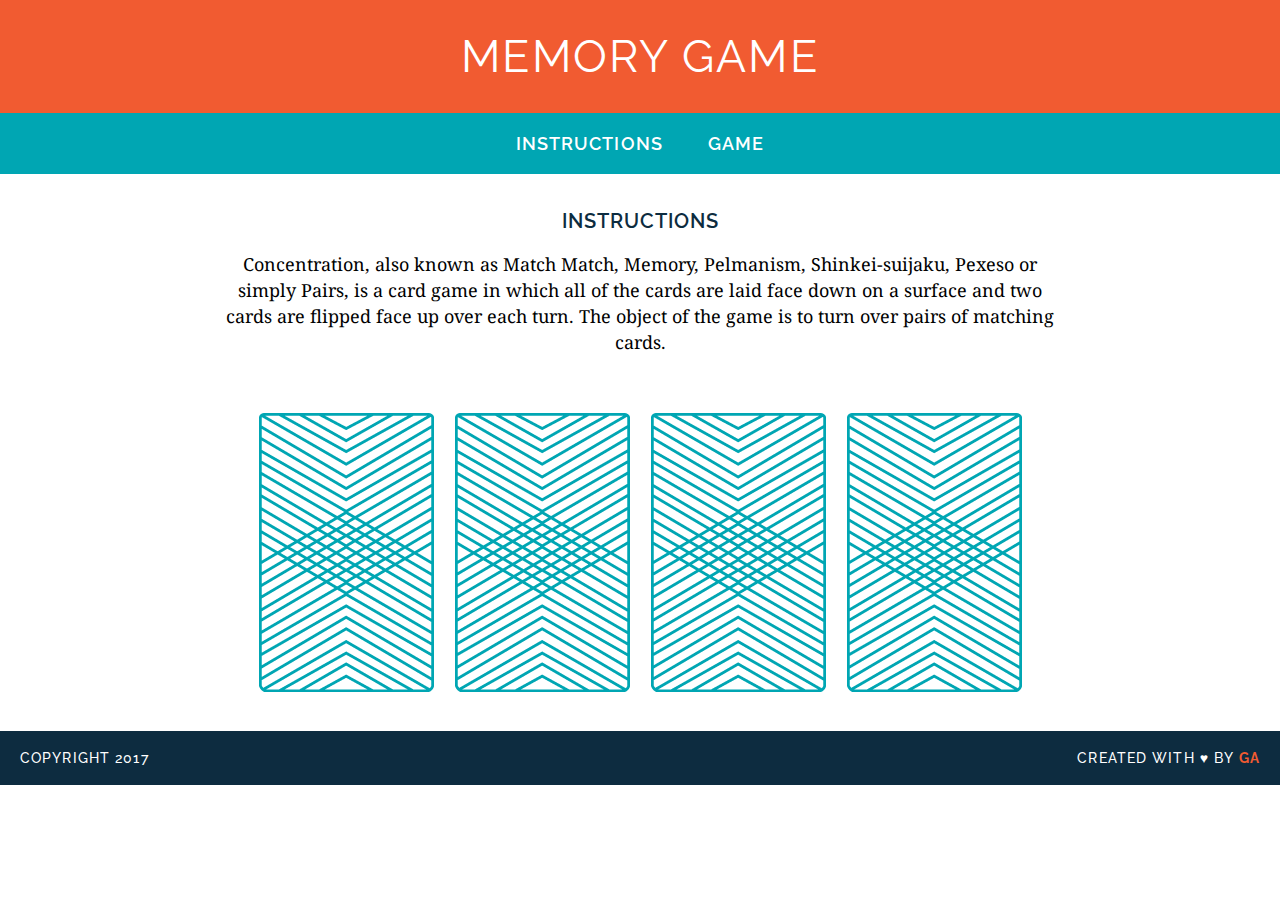
==== memory-game/index.html @ c2240c57 "created game logic" ====
<!DOCTYPE html>
<html lang="en">
<head>
	<meta charset="UTF-8">
	<title>Memory Card Game</title>
	<link href="https://fonts.googleapis.com/css?family=Droid+Serif|Raleway:400,500,600,700" rel="stylesheet">
	<link rel="stylesheet" href="css/style.css">
</head>
<body>

	<header>
		<h1>Memory Game</h1>
	</header>

	<nav>
		<a href="#">Instructions</a>
		<a href="#">Game</a>
	</nav>


	<main>
		<h2>Instructions</h2>

		<p>
			Concentration, also known as Match Match, Memory, Pelmanism, Shinkei-suijaku, Pexeso or simply Pairs, is a card game in which all of the cards are laid face down on a surface and two cards are flipped face up over each turn. The object of the game is to turn over pairs of matching cards.
		</p>

		<div>
			<img src="images/back.png" alt="Queen of Diamonds">
			<img src="images/back.png" alt="Queen of Hearts">
			<img src="images/back.png" alt="King of Diamonds">
			<img src="images/back.png" alt="King of Hearts">
		</div>

	</main>

	<footer class="clearfix">
		<p class="copyright">Copyright 2017</p>
		<p class="message">Created with &hearts; by <span class="name">GA</span></p>
	</footer>
	<script src="js/main.js"></script>
</body>
</html>
---- memory-game/css/style.css ----
/* =============================
GENERAL STYLES 
================================ */
body {
  font-family: "Raleway", sans-serif;
  text-align: center;
  font-size: 18px;
  -webkit-font-smoothing: antialiased;
  margin: 0;
}

.clearfix:after {
  visibility: hidden;
  display: block;
  content: " ";
  clear: both;
  height: 0;
  font-size: 0;
}

/* =============================
TYPOGRAPHY
================================ */
h1, h2 {
  text-transform: uppercase;
}

h1 {
  color: white;
  font-size: 45px;
  margin: 0;
  font-weight: 400;
  letter-spacing: 0.05em;
}

h2 {
  color: #0D2C40;
  letter-spacing: 0.05em;
  font-weight: 600;
  font-size: 20px;
}

p {
  font-family: "Droid Serif", serif;
  line-height: 26px;
}

a {
  color: white;
  text-decoration: none;
  text-transform: uppercase;
  font-weight: 600;
  letter-spacing: .06em;

  margin: 0 20px;
  /* For hover style transition (bonus) */
  border-bottom: 2px solid transparent;
/*   transition: all .3s ease-in-out; */
}

a:hover {
  border-bottom: 2px solid white;
}
/* =============================
HEADER
================================ */
header {
  background-color: #F15B31;
  padding: 30px 20px;
}

/* =============================
NAV
================================ */
nav {
  background-color: #00A6B3;
  padding: 20px 0;
}

/* =============================
MAIN SECTION
================================ */

main {
  width: 850px;
  margin: 35px auto;
}


/* =============================
GAME BOARD
================================ */
img {
  margin: 40px 8px 0;
}

/* =============================
FOOTER
================================ */
footer {
  text-transform: uppercase;
  padding: 0 20px;
  background-color: #0D2C40;
  color: white;
  font-size: 14px;
  letter-spacing: .08em;
  font-weight: 500;

}

.copyright {
  float: left;
  font-family: "Raleway", sans-serif;
}

.message {
  float: right;
  font-family: "Raleway", sans-serif;
}

.name {
  color: #F15B31;
  font-weight: bold;
}
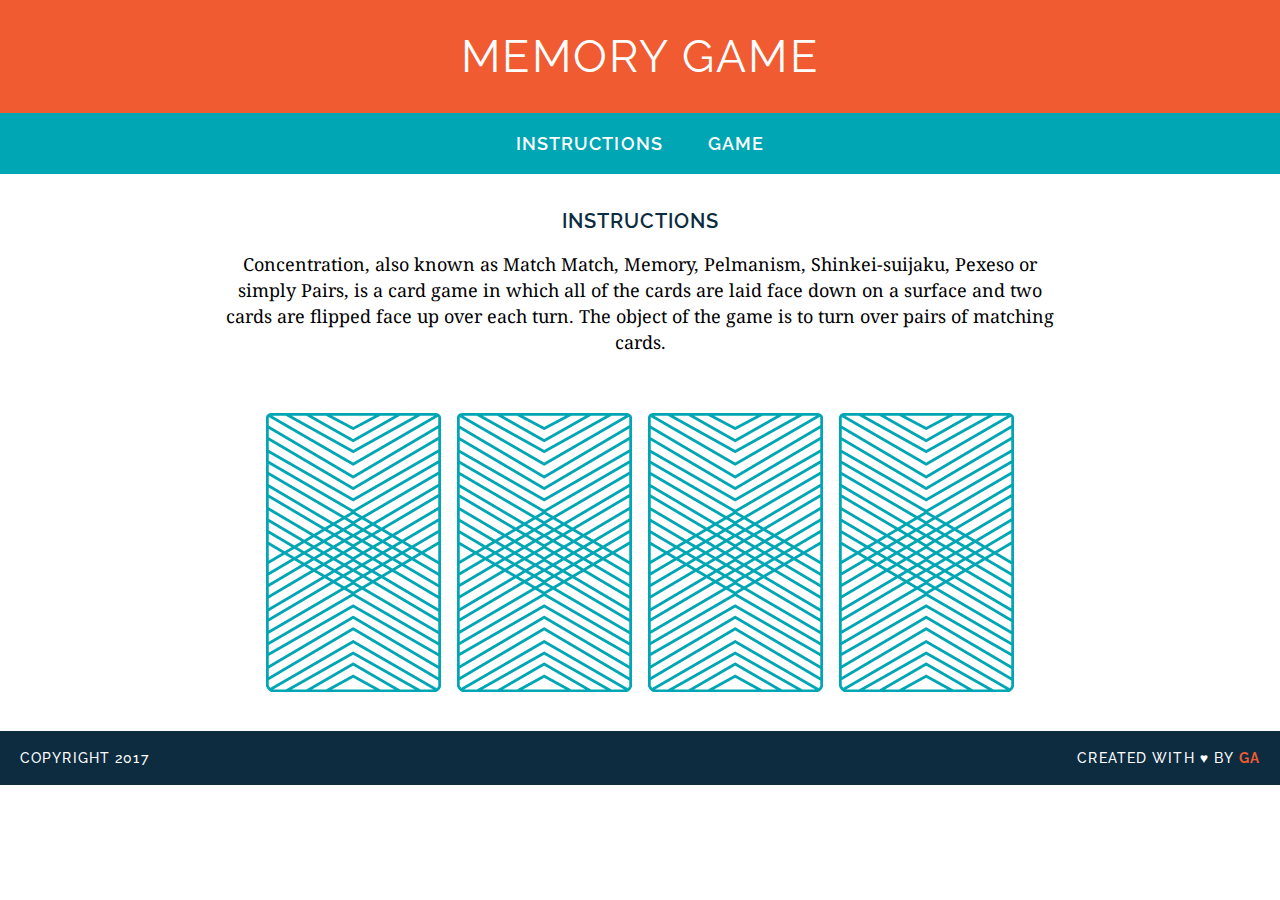
==== commit c0f45841: "added flp card game logic" ====
--- a/memory-game/index.html
+++ b/memory-game/index.html
@@ -11,8 +11,9 @@
 	<header>
 		<h1>Memory Game</h1>
 	</header>
-
+	
 	<nav>
+		</html>
 		<a href="#">Instructions</a>
 		<a href="#">Game</a>
 	</nav>
@@ -25,13 +26,8 @@
 			Concentration, also known as Match Match, Memory, Pelmanism, Shinkei-suijaku, Pexeso or simply Pairs, is a card game in which all of the cards are laid face down on a surface and two cards are flipped face up over each turn. The object of the game is to turn over pairs of matching cards.
 		</p>
 
-		<div>
-			<img src="images/back.png" alt="Queen of Diamonds">
-			<img src="images/back.png" alt="Queen of Hearts">
-			<img src="images/back.png" alt="King of Diamonds">
-			<img src="images/back.png" alt="King of Hearts">
-		</div>
-
+		<div id="game-board" class="board clearfix"></div>
+		
 	</main>
 
 	<footer class="clearfix">
@@ -39,5 +35,4 @@
 		<p class="message">Created with &hearts; by <span class="name">GA</span></p>
 	</footer>
 	<script src="js/main.js"></script>
-</body>
-</html>+</body>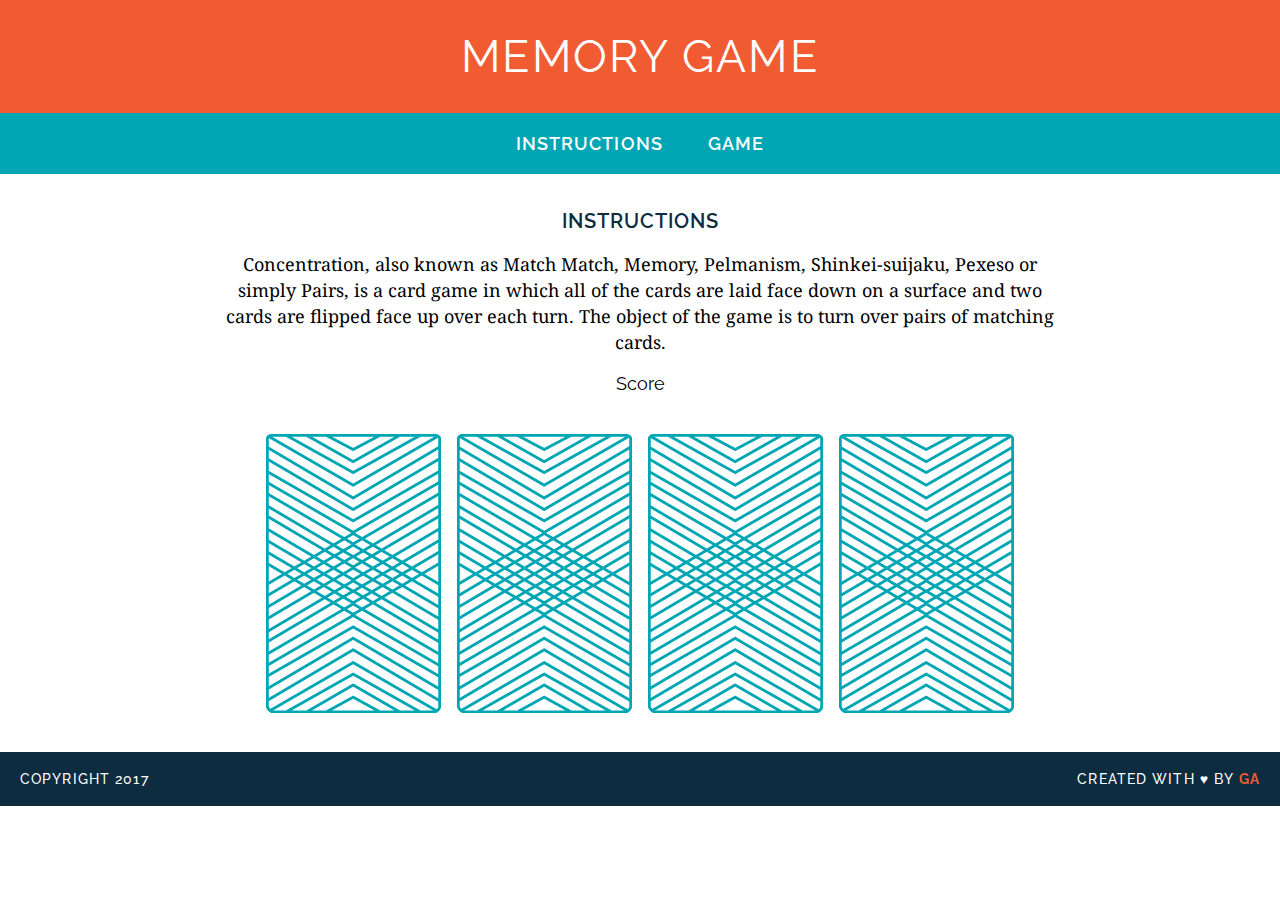
==== commit ae947cc3: "prevent card from flipping twice" ====
--- a/memory-game/index.html
+++ b/memory-game/index.html
@@ -17,7 +17,7 @@
 		<a href="#">Instructions</a>
 		<a href="#">Game</a>
 	</nav>
-
+	
 
 	<main>
 		<h2>Instructions</h2>
@@ -25,9 +25,9 @@
 		<p>
 			Concentration, also known as Match Match, Memory, Pelmanism, Shinkei-suijaku, Pexeso or simply Pairs, is a card game in which all of the cards are laid face down on a surface and two cards are flipped face up over each turn. The object of the game is to turn over pairs of matching cards.
 		</p>
+		<div id="scorePanel">Score</div>
+		<div id="game-board" class="board clearfix"></div>
 
-		<div id="game-board" class="board clearfix"></div>
-		
 	</main>
 
 	<footer class="clearfix">
--- a/memory-game/css/style.css
+++ b/memory-game/css/style.css
@@ -121,4 +121,13 @@
 .name {
   color: #F15B31;
   font-weight: bold;
+}
+
+.scorePanel{
+  background-color: #F15B31;
+  color: white;
+  font-size: 45px;
+  margin: 0;
+  font-weight: 400;
+  letter-spacing: 0.05em;
 }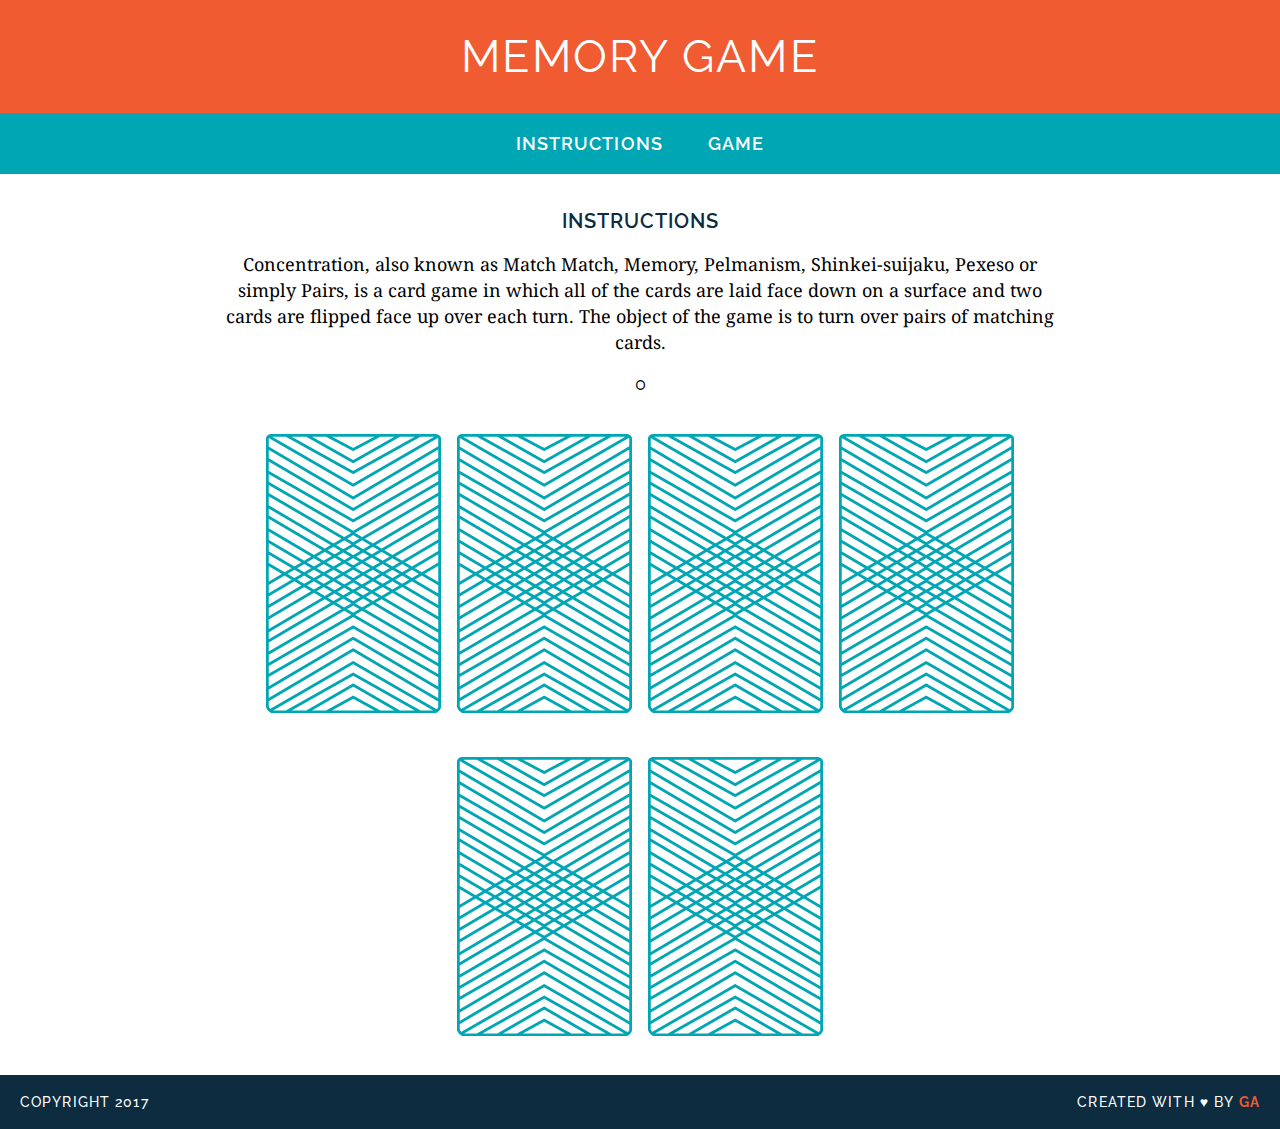
==== commit 81c2b748: "added additional cards to game" ====
--- a/memory-game/index.html
+++ b/memory-game/index.html
@@ -25,7 +25,7 @@
 		<p>
 			Concentration, also known as Match Match, Memory, Pelmanism, Shinkei-suijaku, Pexeso or simply Pairs, is a card game in which all of the cards are laid face down on a surface and two cards are flipped face up over each turn. The object of the game is to turn over pairs of matching cards.
 		</p>
-		<div id="scorePanel">Score</div>
+		<div id="scorePanel">0</div>
 		<div id="game-board" class="board clearfix"></div>
 
 	</main>
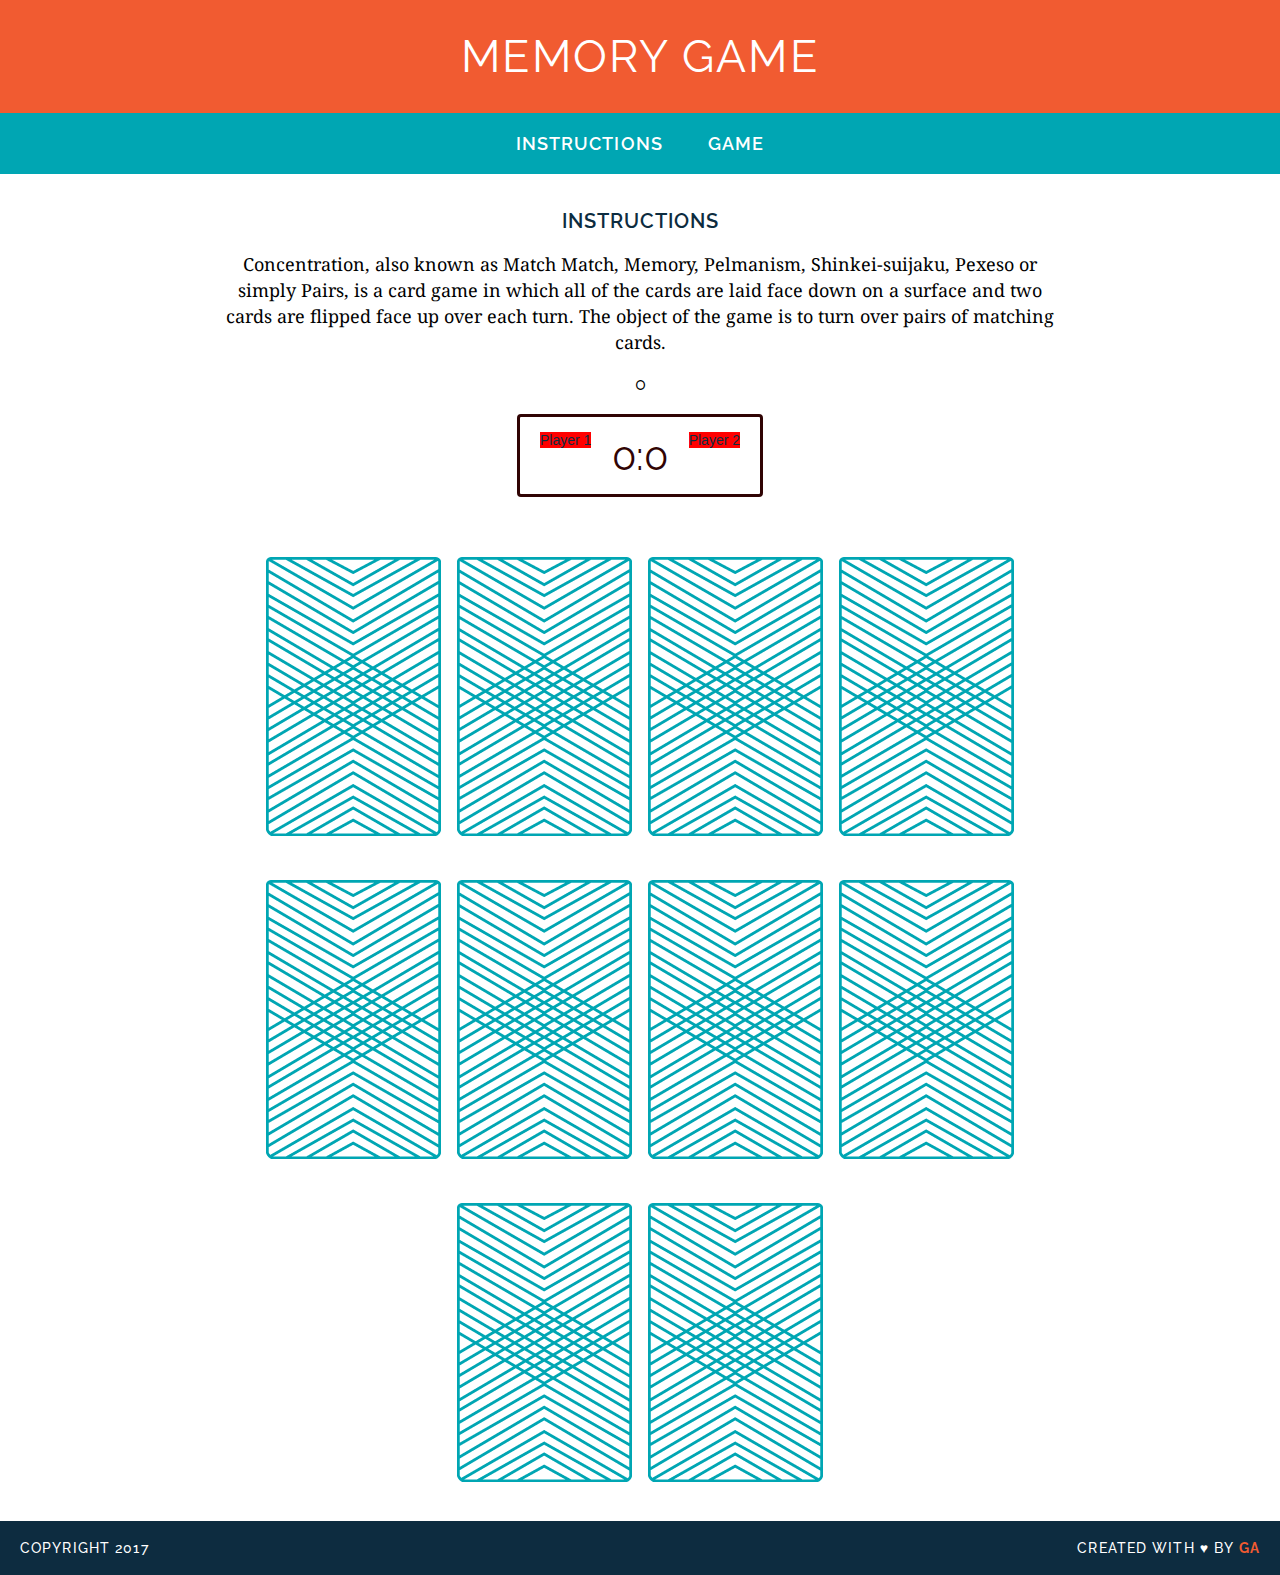
==== commit 02df94d8: "add multi player panel" ====
--- a/memory-game/index.html
+++ b/memory-game/index.html
@@ -25,10 +25,19 @@
 		<p>
 			Concentration, also known as Match Match, Memory, Pelmanism, Shinkei-suijaku, Pexeso or simply Pairs, is a card game in which all of the cards are laid face down on a surface and two cards are flipped face up over each turn. The object of the game is to turn over pairs of matching cards.
 		</p>
+
+
 		<div id="scorePanel">0</div>
+		<div class ="score-board">
+			<div id="player-1-label" class="badge">Player 1</div>
+			<div id="player-2-label" class="badge">Player 2</div>
+			<span id="player-1-score">0</span>:<span id="player-2-score">0</span>
+		</div>
 		<div id="game-board" class="board clearfix"></div>
+		
 
 	</main>
+	
 
 	<footer class="clearfix">
 		<p class="copyright">Copyright 2017</p>
--- a/memory-game/css/style.css
+++ b/memory-game/css/style.css
@@ -123,11 +123,34 @@
   font-weight: bold;
 }
 
-.scorePanel{
-  background-color: #F15B31;
+.score-board{
+    margin: 20px auto;
+    border: 3px solid rgb(48, 4, 4);
+    border-radius: 4px;
+    text-align: center;
+    padding: 15px 20px;
+    width:  200px;
+    color: rgb(49, 4, 4);
+    font-size: 40px;
+    position: top;
+}
+
+.badge{
+  background: red;
   color: white;
-  font-size: 45px;
-  margin: 0;
-  font-weight: 400;
-  letter-spacing: 0.05em;
-}+  font-size: 14px;
+  font-family: 'Asap', sans-serif;
+  text-align: center;
+}
+
+#player-1-label {
+  display: block;
+  float: left;
+  color: #0D2C40;
+}
+
+#player-2-label {
+  display: block;
+  float: right;
+  color: #0D2C40;
+}
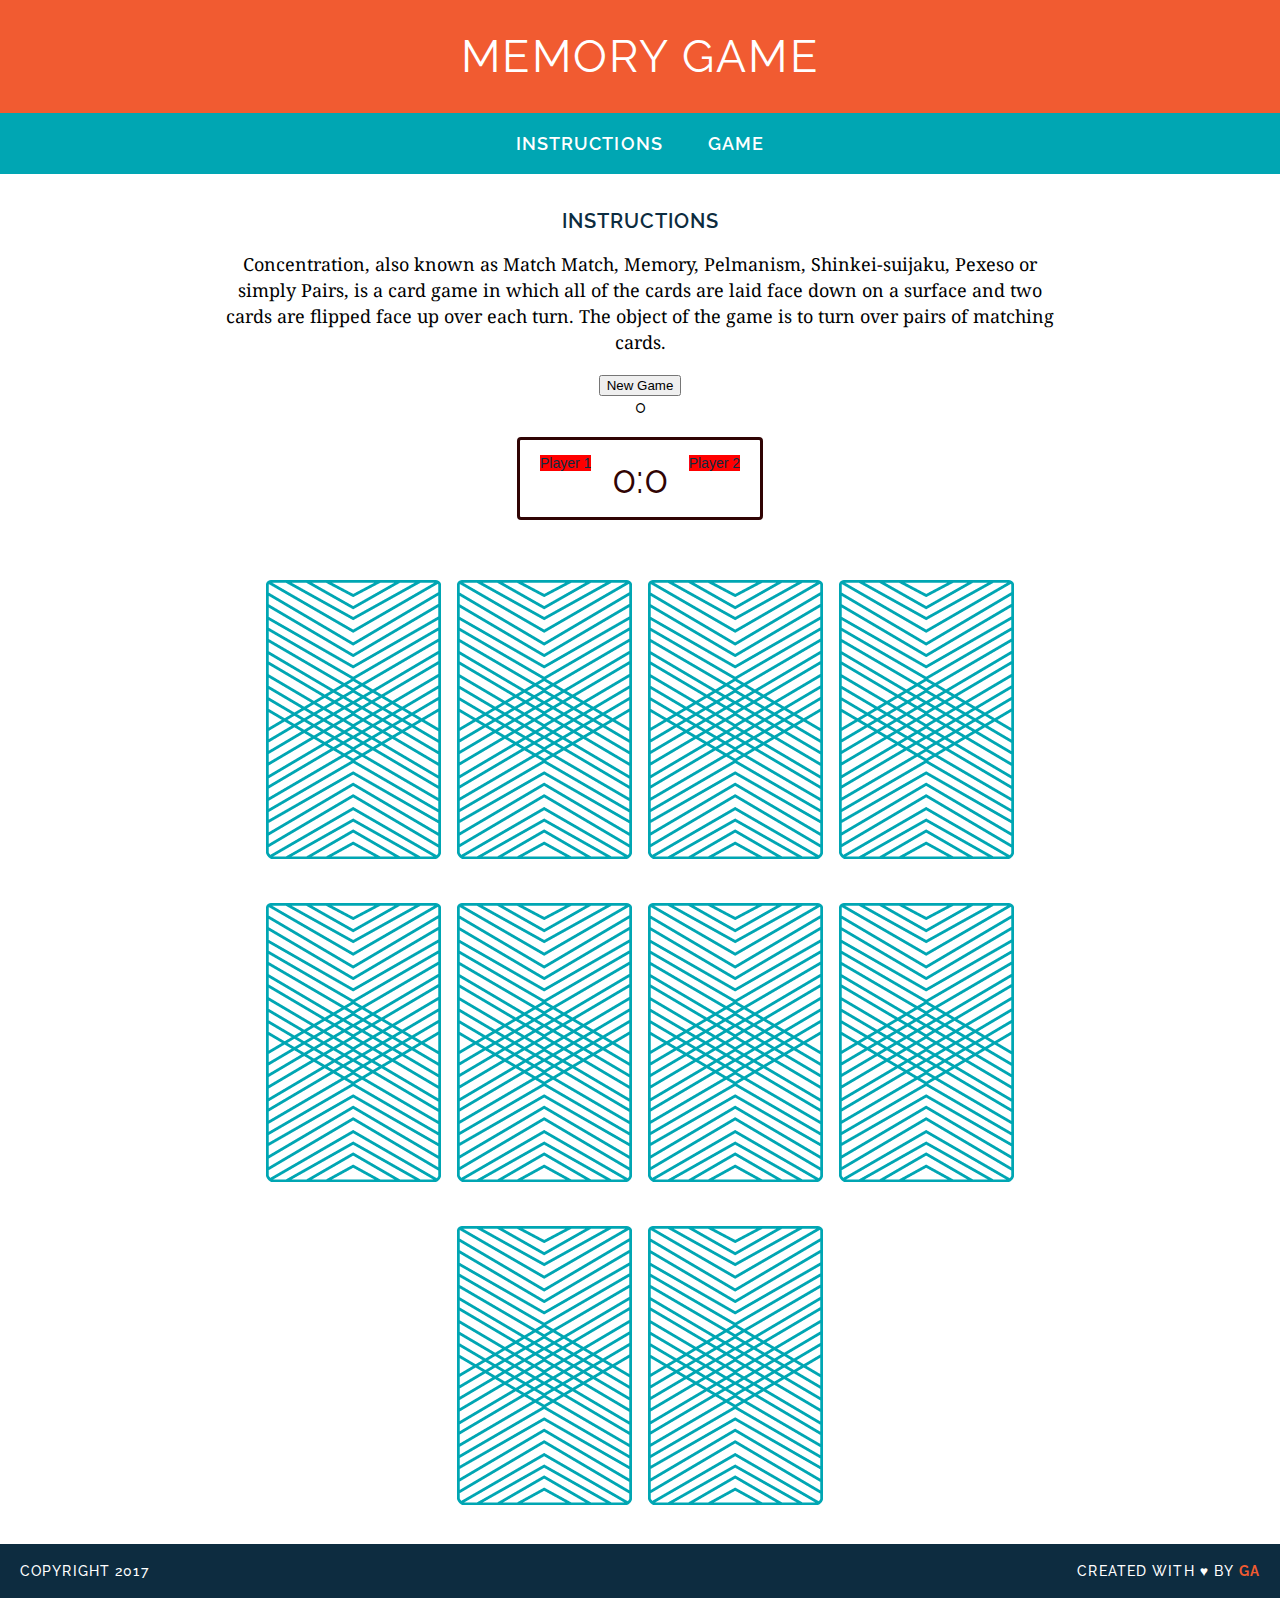
==== commit 6eafbf36: "add initialize button and  function" ====
--- a/memory-game/index.html
+++ b/memory-game/index.html
@@ -25,7 +25,8 @@
 		<p>
 			Concentration, also known as Match Match, Memory, Pelmanism, Shinkei-suijaku, Pexeso or simply Pairs, is a card game in which all of the cards are laid face down on a surface and two cards are flipped face up over each turn. The object of the game is to turn over pairs of matching cards.
 		</p>
-
+		<button class="btn-new">New Game</button>
+		<!-- <button class="btn-deal">Deal!</button> -->
 
 		<div id="scorePanel">0</div>
 		<div class ="score-board">
@@ -34,8 +35,6 @@
 			<span id="player-1-score">0</span>:<span id="player-2-score">0</span>
 		</div>
 		<div id="game-board" class="board clearfix"></div>
-		
-
 	</main>
 	
 
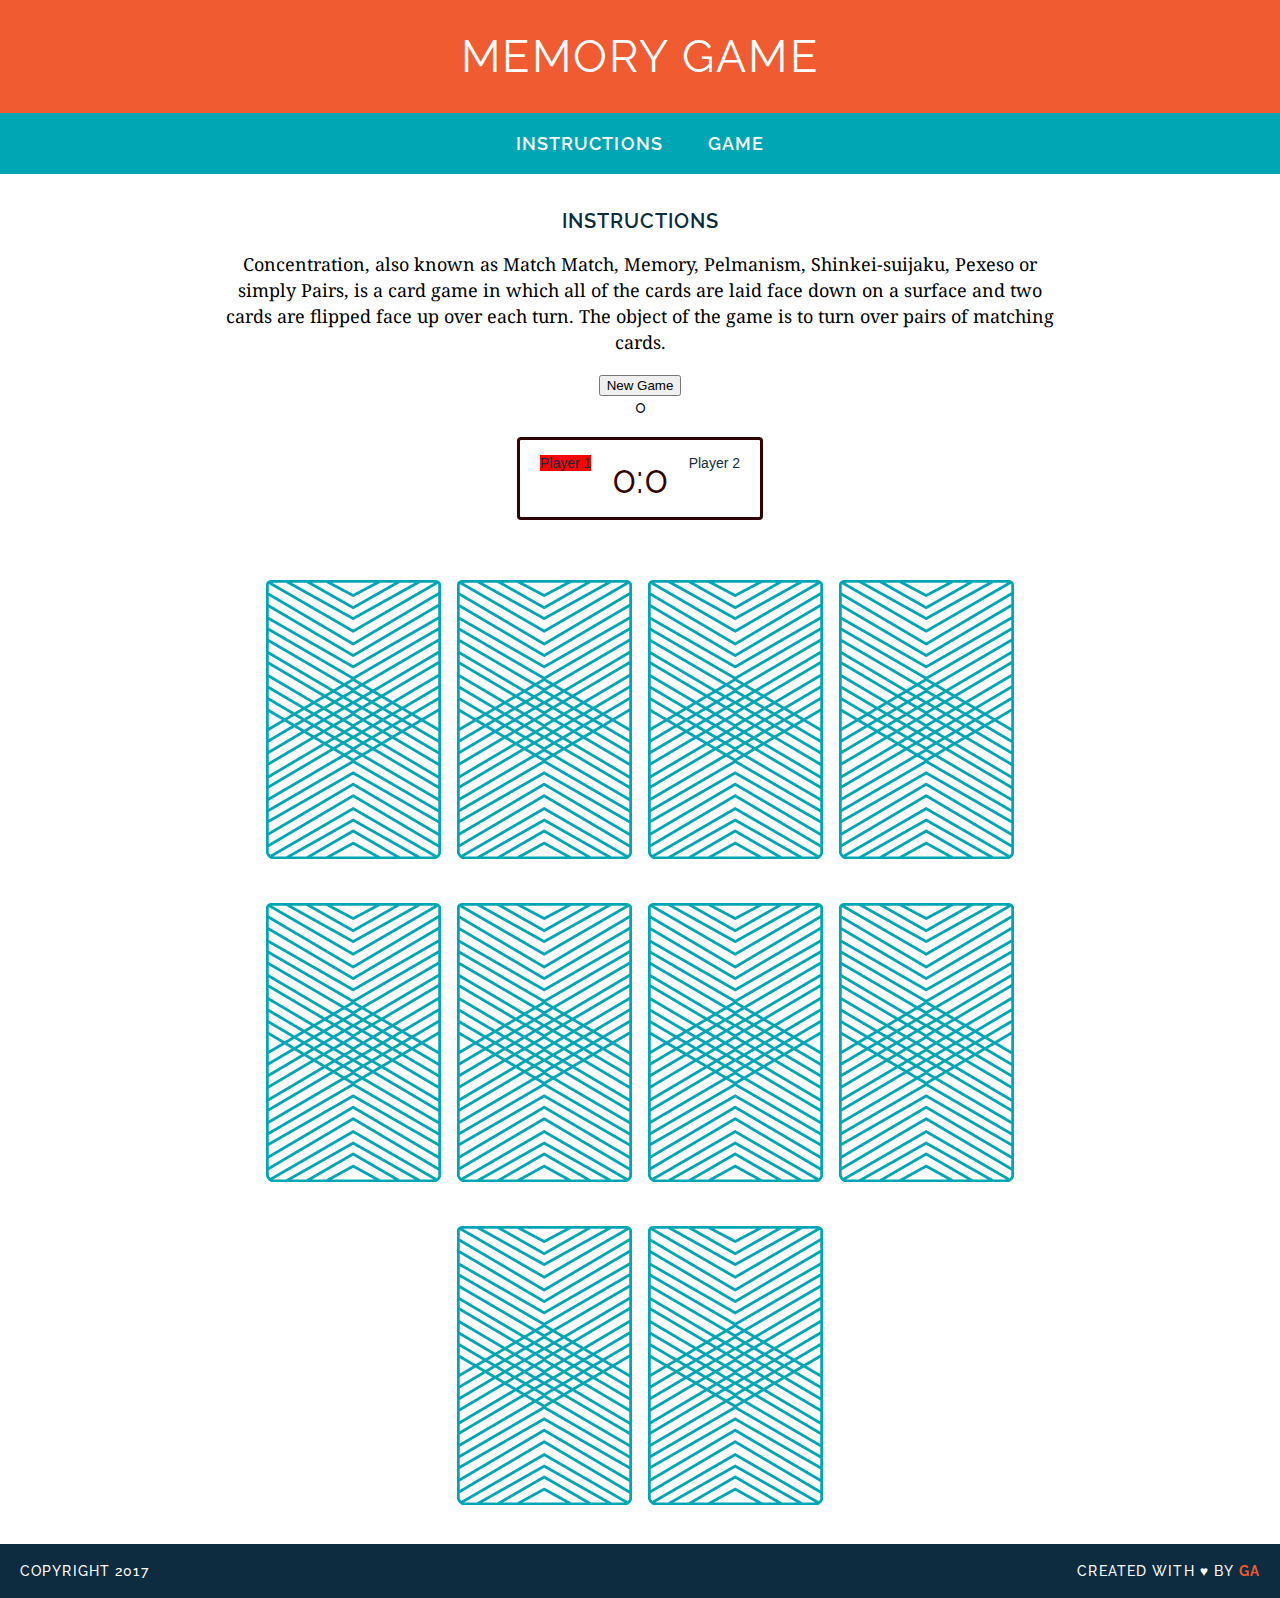
==== commit 46b2323e: "highlight active player" ====
--- a/memory-game/index.html
+++ b/memory-game/index.html
@@ -26,11 +26,10 @@
 			Concentration, also known as Match Match, Memory, Pelmanism, Shinkei-suijaku, Pexeso or simply Pairs, is a card game in which all of the cards are laid face down on a surface and two cards are flipped face up over each turn. The object of the game is to turn over pairs of matching cards.
 		</p>
 		<button class="btn-new">New Game</button>
-		<!-- <button class="btn-deal">Deal!</button> -->
 
 		<div id="scorePanel">0</div>
 		<div class ="score-board">
-			<div id="player-1-label" class="badge">Player 1</div>
+			<div id="player-1-label" class="badge active">Player 1</div>
 			<div id="player-2-label" class="badge">Player 2</div>
 			<span id="player-1-score">0</span>:<span id="player-2-score">0</span>
 		</div>
--- a/memory-game/css/style.css
+++ b/memory-game/css/style.css
@@ -136,7 +136,6 @@
 }
 
 .badge{
-  background: red;
   color: white;
   font-size: 14px;
   font-family: 'Asap', sans-serif;
@@ -154,3 +153,7 @@
   float: right;
   color: #0D2C40;
 }
+
+.active {
+  background: red;
+}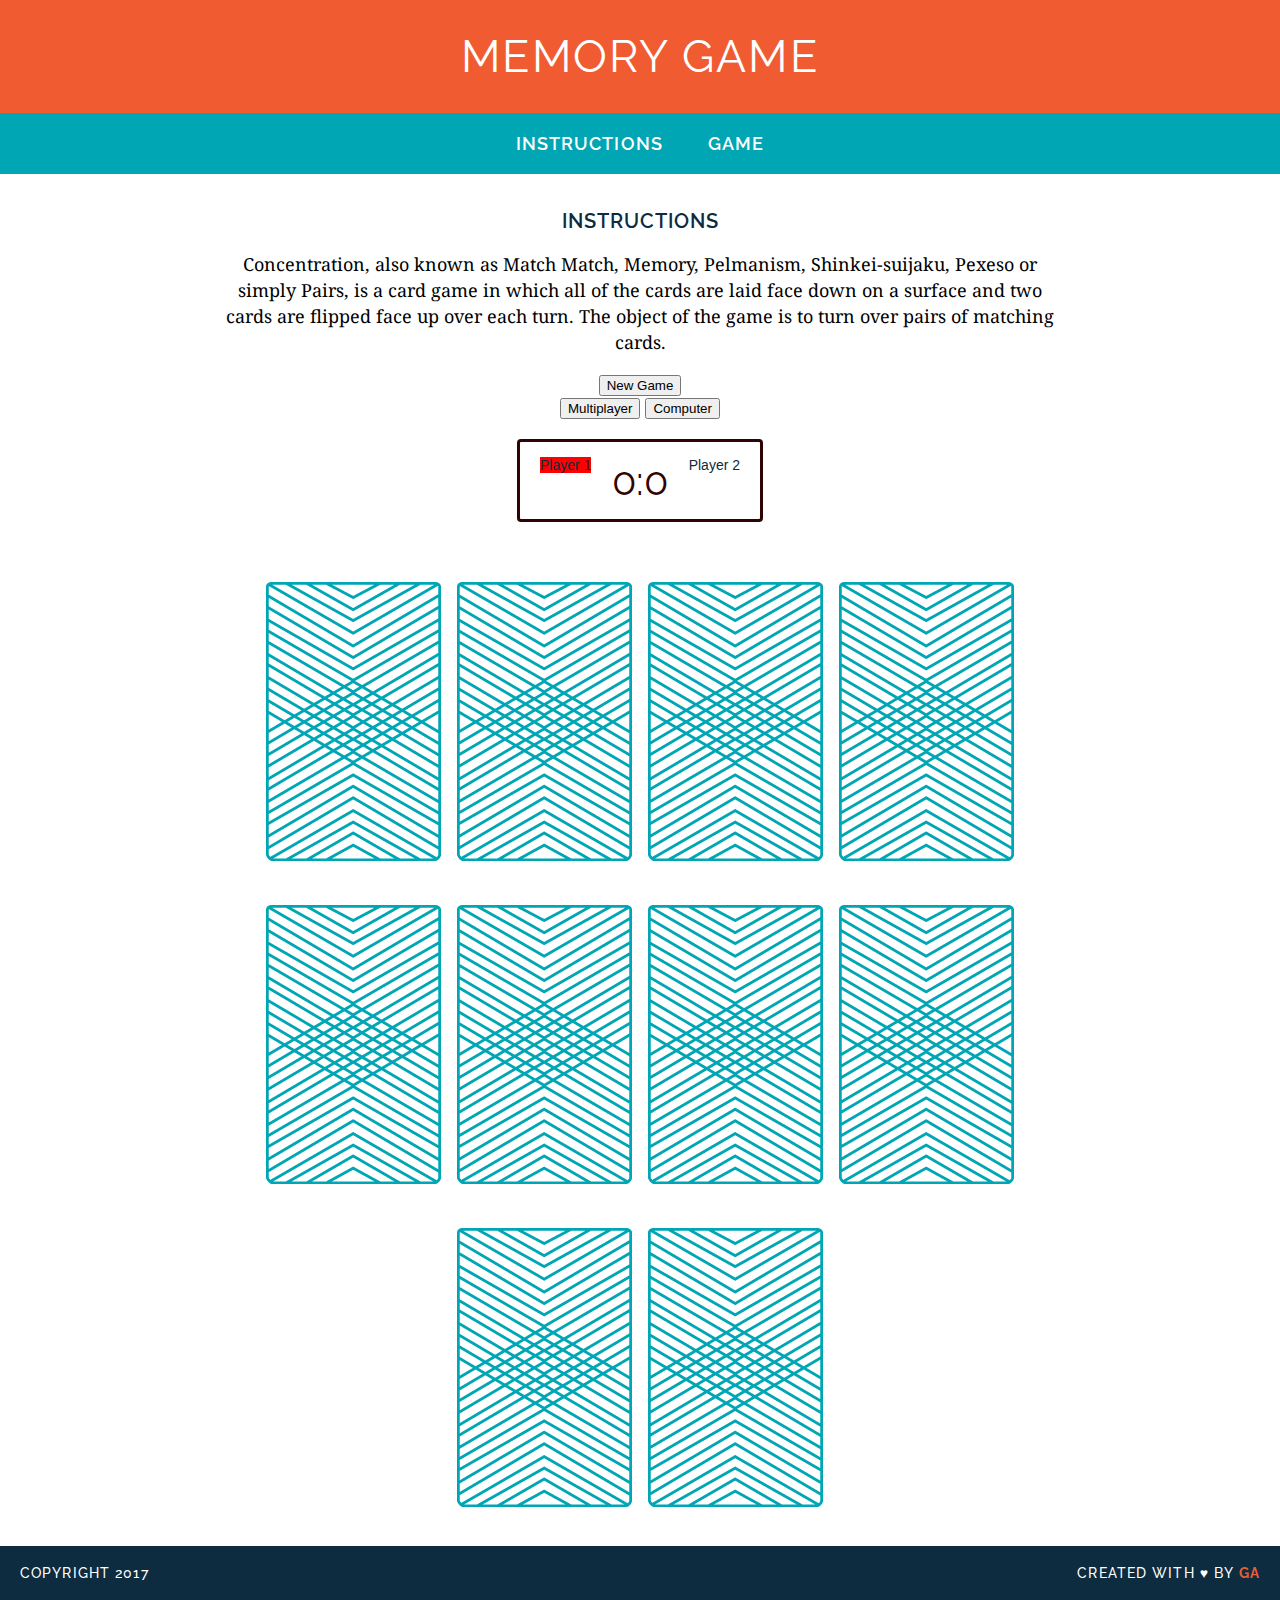
==== commit 2fb48524: "Create computer turn" ====
--- a/memory-game/index.html
+++ b/memory-game/index.html
@@ -15,6 +15,7 @@
 	<nav>
 		</html>
 		<a href="#">Instructions</a>
+	
 		<a href="#">Game</a>
 	</nav>
 	
@@ -26,8 +27,11 @@
 			Concentration, also known as Match Match, Memory, Pelmanism, Shinkei-suijaku, Pexeso or simply Pairs, is a card game in which all of the cards are laid face down on a surface and two cards are flipped face up over each turn. The object of the game is to turn over pairs of matching cards.
 		</p>
 		<button class="btn-new">New Game</button>
+		<br><button class="btn-multiplayer">Multiplayer</button>
+		<button class="btn-computer">Computer</button>
+		
 
-		<div id="scorePanel">0</div>
+		<!-- <div id="scorePanel">0</div> -->
 		<div class ="score-board">
 			<div id="player-1-label" class="badge active">Player 1</div>
 			<div id="player-2-label" class="badge">Player 2</div>
--- a/memory-game/css/style.css
+++ b/memory-game/css/style.css
@@ -156,4 +156,4 @@
 
 .active {
   background: red;
-}+}
